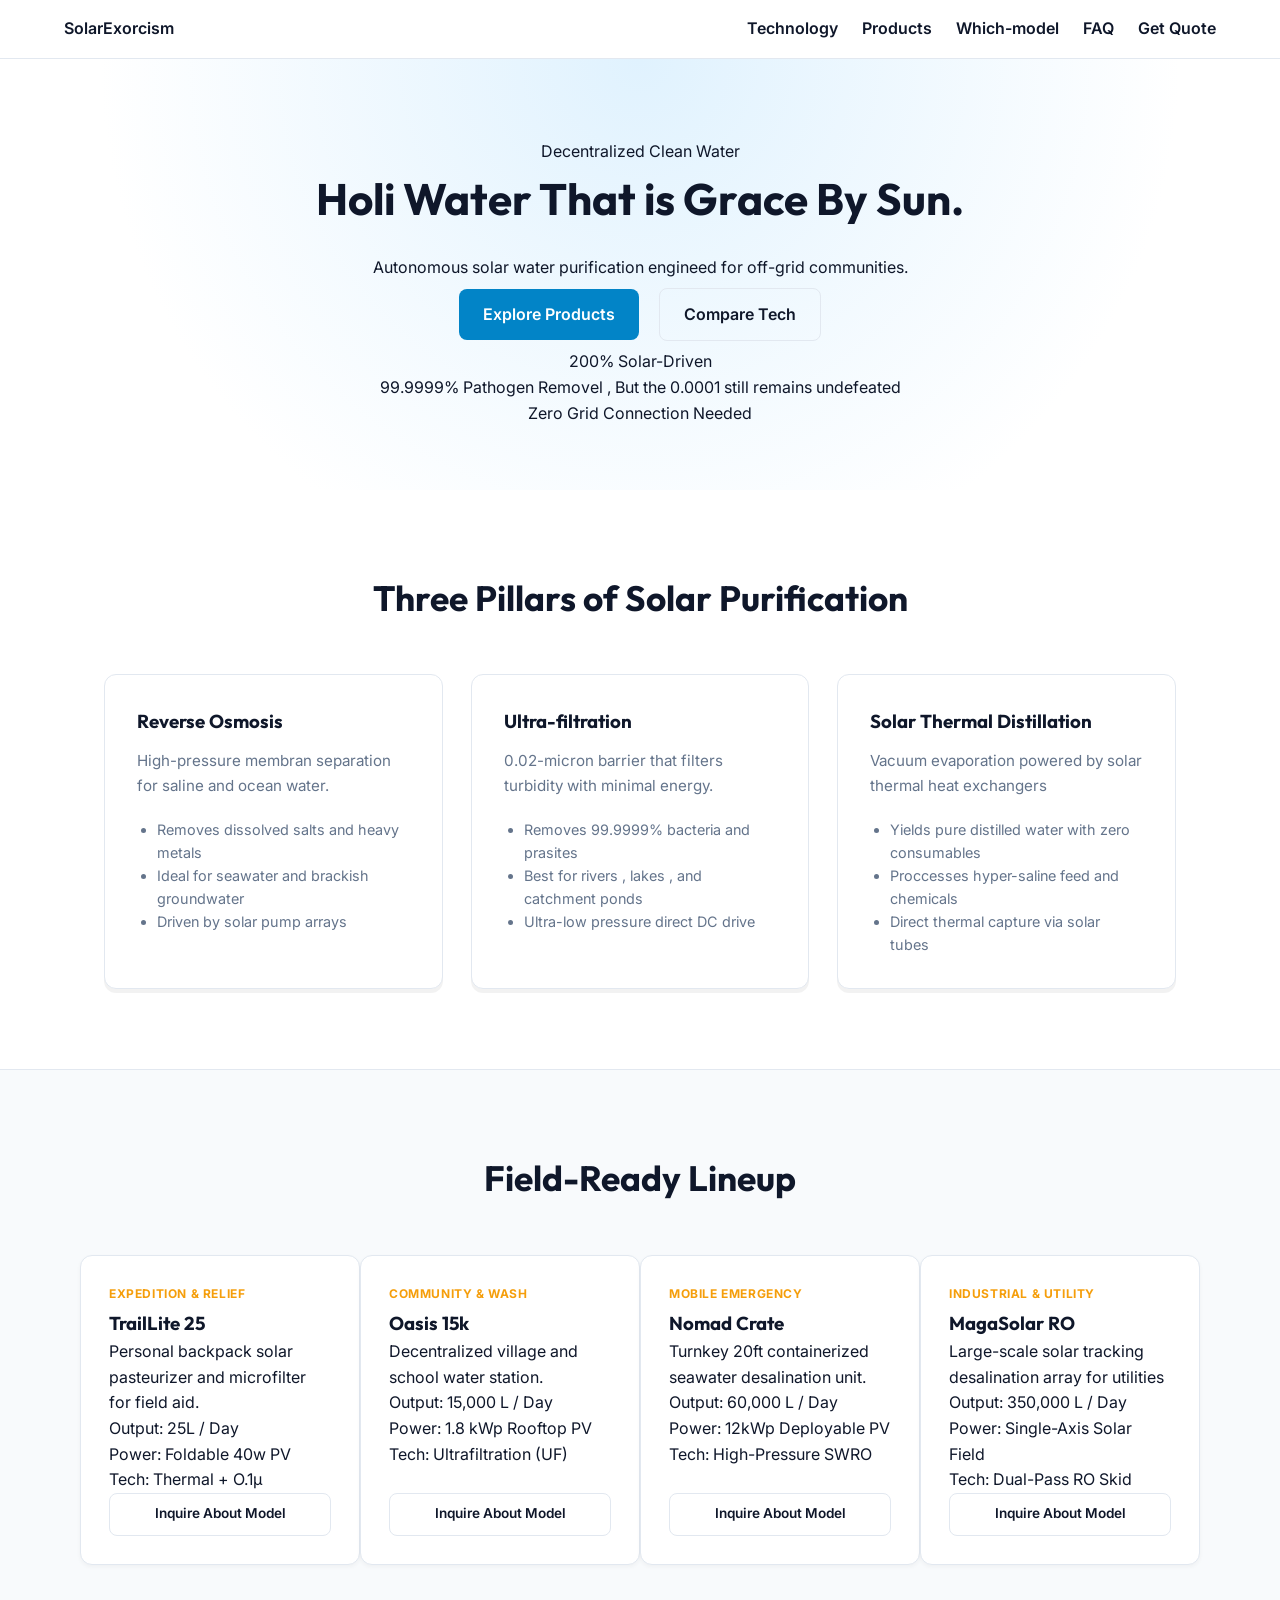
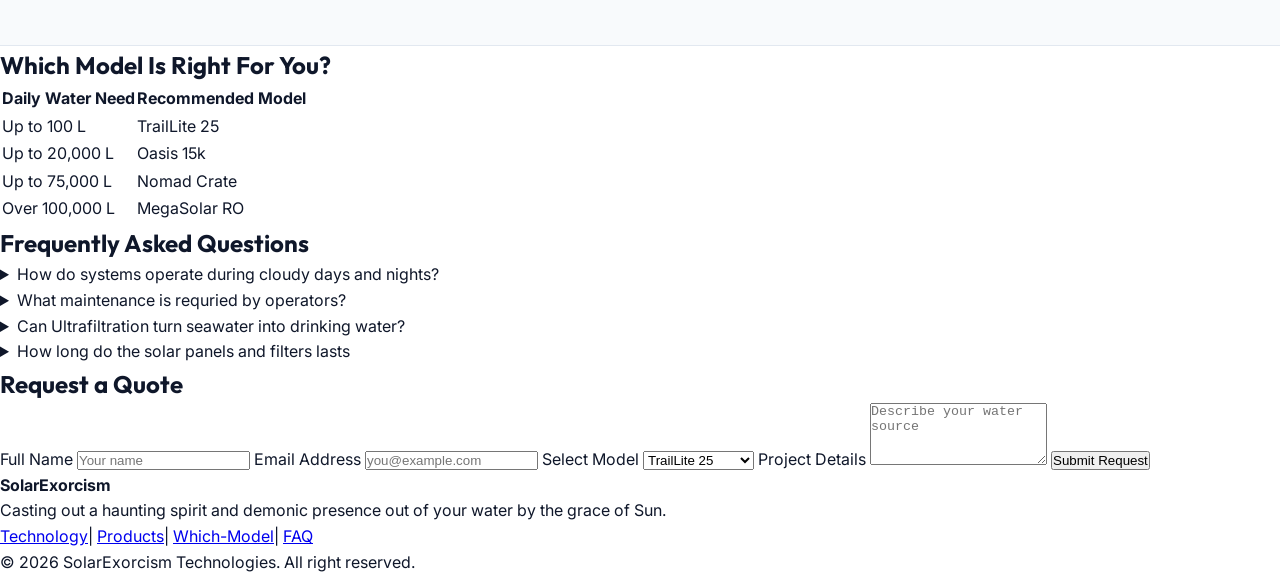
==== index.html @ 377317c1 "initial" ====
<!DOCTYPE html>
<html lang="en">
<head>
    <meta charset="UTF-8">
    <meta name="viewport" content="width=device-width, initial-scale=1.0">
    <title>SolarExorcism-casting out a haunting spirit and demonic presence out of your water.</title>
    <link rel="preconnect" href="https://fonts.googleapis.com">
    <link rel="preconnect" href="https://fonts.gstatic.com" crossorigin>
    <link href="https://fonts.googleapis.com/css2?family=Inter:wght@400;600&family=Outfit:wght@600;700&display=swap" rel="stylesheet">
    <link rel="stylesheet" href="style.css">
    
</head>

<body>
    <header>
        <a href="#">SolarExorcism</a>
        <nav>
            <a href="#technology">Technology</a>
            <a href="#products">Products</a>
            <a href="#which-model">Which-model</a>
            <a href="#faq">FAQ</a>
            <a href="#quote">Get Quote</a>
        </nav>
    </header>
    <section>
        <p>Decentralized Clean Water</p>
        <h1>Holi Water That is Grace By Sun.</h1>
        <p>Autonomous solar water purification engineed for off-grid communities.</p>
        <a href="#products">Explore Products</a>
        <a href="#technology">Compare Tech </a>
        <p>200% Solar-Driven</p>
        <p>99.9999% Pathogen Removel , But the 0.0001 still remains undefeated </p>
        <p>Zero Grid Connection Needed</p>
    </section>

    <section id="technology">
        <h2>Three Pillars of Solar Purification</h2>
        <div class="tech-grid">
            <div>
                <h3>Reverse Osmosis</h3>
                <p>High-pressure membran separation for saline and ocean water.</p>
                <ul>
                    <li>Removes dissolved salts and heavy metals</li>
                    <li>Ideal for seawater and brackish groundwater</li>
                    <li>Driven by solar pump arrays</li>
                </ul>
            </div>
            <div>
                <h3>Ultra-filtration</h3>
                <p>0.02-micron barrier that filters turbidity with minimal energy.</p>
                <ul>
                    <li>Removes 99.9999% bacteria and prasites</li>
                    <li>Best for rivers , lakes , and catchment ponds</li>
                    <li>Ultra-low pressure direct DC drive</li>
                </ul>
            </div>
            <div>
                <h3>Solar Thermal Distillation</h3>
                <p>Vacuum evaporation powered by solar thermal heat exchangers</p>
                <ul>
                    <li>Yields pure distilled water with zero consumables</li>
                    <li>Proccesses hyper-saline feed and chemicals</li>
                    <li>Direct thermal capture via solar tubes</li>
                </ul>
            </div>
        </div>
    </section>
    <section id="products">
        <h2>Field-Ready Lineup</h2>
        <div class="product-grid">
            <div>
                <p id="product-tag">EXPEDITION & RELIEF</p>
                <h3>TrailLite 25</h3>
                <p>Personal backpack solar pasteurizer and microfilter for field aid.</p>
                <p>Output: 25L / Day</p>
                <p>Power: Foldable 40w PV</p>
                <p>Tech: Thermal + O.1µ</p>
                <a href="#quote">Inquire About Model</a>
            </div>
            <div>
                <p id="product-tag">COMMUNITY & WASH</p>
                <h3>Oasis 15k</h3>
                <p>Decentralized village and school water station.</p>
                <p>Output: 15,000 L / Day</p>
                <p>Power: 1.8 kWp Rooftop PV</p>
                <p>Tech: Ultrafiltration (UF)</p>
                <a href="#quote">Inquire About Model</a>
            </div>
            <div>
                <p id="product-tag">MOBILE EMERGENCY</p>
                <h3>Nomad Crate</h3>
                <p>Turnkey 20ft containerized seawater desalination unit.</p>
                <p>Output: 60,000 L / Day</p>
                <p>Power: 12kWp Deployable PV</p>
                <p>Tech: High-Pressure SWRO</p>
                <a href="#quote">Inquire About Model</a>
            </div>
            <div>
                <P id="product-tag">INDUSTRIAL & UTILITY</P>
                <h3>MagaSolar RO</h3>
                <P>Large-scale solar tracking desalination array for utilities</P>
                <P>Output: 350,000 L / Day</P>
                <P>Power: Single-Axis Solar Field</P>
                <P>Tech: Dual-Pass RO Skid</P>
                <a href="#quote">Inquire About Model</a>
            </div>
        </div>
    </section>
    <section id="which-model">
        <h2>Which Model Is Right For You?</h2>
        <table>
            <thead>
                <tr>
                    <th>Daily Water Need</th>
                    <th>Recommended Model</th>
                </tr>
            </thead>

            <tbody>
                <tr>
                    <td>Up to 100 L</td>
                    <td>TrailLite 25</td>
                </tr>
                <tr>
                    <td>Up to 20,000 L</td>
                    <td>Oasis 15k</td>
                </tr>
                <tr>
                    <td>Up to 75,000 L</td>
                    <td>Nomad Crate</td>
                </tr>
                <tr>
                    <td>Over 100,000 L</td>
                    <td>MegaSolar RO</td>
                </tr>
            </tbody>
        </table>
    </section>

    <section id="faq">
        <h2>Frequently Asked Questions</h2>
        <details>
            <Summary>How do systems operate during cloudy days and nights?</Summary>
            <p>System run at high throughput during sumlight hours to fill elevated clean water storage tanks, allowing gravity distribution 24/7. </p>

        </details>
        <details>
            <summary>What maintenance is requried by operators?</summary>
            <p>Automated self-cleaning cycles handle daily needs, with only a monthly check of the pre-filter mesh.</p>
        </details>
        <details>
            <summary>Can Ultrafiltration turn seawater into drinking water?</summary>
            <p>No, Ultragiltration removes bacteria and sediment, while Reverse Osmosis or Thermal units are required for ocean salts.</p>
        </details>
        <details>
            <summary>How long do the solar panels and filters lasts</summary>
            <p>Solar panels last 25 years, while membranes typically last 3 to 8 years depending on usage.</p>
        </details>

    </section>
    <section id="quote">
        <h2>Request a Quote</h2>
        
        <form>
            <label>Full Name</label>
            <input type="text" placeholder="Your name">
            <label >Email Address</label>
            <input type="text" placeholder="you@example.com">
            <label >Select Model</label>
            <select >
                <option >TrailLite 25</option>
                <option >Oasis 15k</option>
                <option >Nomad Crate</option>
                <option >MegaSolar RO</option>
            </select>
            <label >Project Details</label>
            <textarea rows="4" placeholder="Describe your water source"></textarea>
            <button type="Submit">Submit Request</button>
        </form>
    </section>
    <footer>
        <p><strong>SolarExorcism</strong></p>

        <p>Casting out a haunting spirit and demonic presence out of your water by the grace of Sun.</p>
        <p>
            <a href="#technology">Technology</a>|
            <a href="#products">Products</a>|
            <a href="#which-model">Which-Model</a>|
            <a href="#faq">FAQ</a>
        </p>
        <p>&copy; 2026 SolarExorcism Technologies. All right reserved.</p>

    </footer> 
</body>
</html>
---- style.css ----
*{
    margin: 0;
    padding: 0;
    box-sizing: border-box;
}

body {
    font-family: 'Inter',sans-serif;
    background-color: #ffffff;
    color: #0f172a;
    line-height: 1.6;
}
h1,h2,h3 {
    font-family: 'Outfit',sans-serif;
    color: #0f172a;
}

header {
    position: sticky;
    top:0;
    background-color: #ffffff;
    border-bottom: 1px solid #e2e8f0;
    display: flex;
    justify-content: space-between;
    align-items: center;
    padding: 1rem 4rem;
}

nav {
    display: flex;
    gap: 1.5rem;
    align-items: center;
    /* margin-right: 20px; */

}
header  a {
    text-decoration: none;
    color: #0f172a;
    font-weight: 600;
}

section:first-of-type {
    text-align: center;
    padding: 5rem 1.15rem 4rem;
    background: radial-gradient(circle at 50% 0%, #e0f2fe 0%, #ffffff 70%);
}

section:first-child p:first-of-type{
    display: inline-block;
    background-color: #e0f2fe;
    color: #0284c7;
    font-size: 0.8rem;
    font-weight: 700;
    text-transform: uppercase;
    padding: 0.35rem 0.85rem;
    border-radius: 9999px;
    margin-bottom: 1rem;
}
section:first-of-type h1 {
    font-size: 2.75rem;
    max-width: 700px;
    margin: 0 auto 1.25rem;
}
section:first-of-type a {
    display: inline-block;
    padding: 0.8rem 1.5rem;
    border-radius: 8px;
    font-weight: 600;
    text-decoration: none;
    margin: 0.5rem;
}
section:first-of-type a:first-of-type{
    background-color: #0284c7;
    color:#ffffff;
}
section:first-of-type a:last-of-type{
    background-color: transparent;
    color: #0f172a;
    border: 1px solid #e2e8f0;
}

#technology {
    max-width: 1120px;
    margin: 5rem auto;
    padding: 0 1.5rem;
}
#technology h2 {
    text-align: center;
    font-size: 2.2rem;
    margin-bottom: 3rem;
}
.tech-grid {
    display: grid;
    grid-template-columns: repeat(3, 1fr);
    gap: 1.75rem;
}

.tech-grid > div {
    background-color: #ffffff;
    border: 1px solid #e2e8f0;
    border-radius: 12px;
    padding: 2rem;
    box-shadow: 0 4px rgba(0, 0, 0, 0.05);
    transition: transform 0.2s ease, box-shadow 0.2s ease;
}

.tech-grid div:hover {
    transform: translateY(-6px);
    box-shadow: 0 12px 24px rgba(2, 132, 199, 0.15);
    border-color: #0284c7;
}

#technology h3 {
    margin-bottom: 0.75rem;
}

#technology p {
    color: #64748b;
    margin-bottom: 1.25rem;
    font-size: 0.95rem;
}

#technology ul{
    padding-left: 1.25rem;
    color: #64748b;
    font-size: 0.9rem;
}
/* styling the product as hole */
#products {
    background-color: #f8fafc;
    border-top: 1px solid #e2e8f0;
    border-bottom:1px solid #e2e8f0 ;
    padding: 5rem 1.5rem;  /* padding: (up and down ) (left and right) ;*/    
}

/* the Heading 2 of products section */
#products h2{
    text-align: center;
    font-size: 2.2rem;
    margin-bottom: 3rem; /* it is for giving space in bottom of h2 */
}
.product-grid{
    max-width: 1120px;
    margin: 0 auto;
    display: grid;
    grid-template-columns: repeat(4 , 1fr);
}

.product-grid > div {
    background-color: #ffffff;
    border : 1px solid #e2e8f0;
    border-radius: 12px;
    padding: 1.75rem;
    display: flex;
    flex-direction: column;
    box-shadow: 0 2px 4px rgba(0, 0, 0, 0.04);
}

.product-grid #product-tag {
    color: #f59e0b;
    font-size: 0.75rem;
    font-weight: 700;
    letter-spacing: 0.05em;
    margin-bottom: 0.4rem;
}

.product-grid a {
    margin-top: auto;
    text-align: center;
    text-decoration: none;
    font-size: 0.85rem;
    font-weight: 600;
    color: #0f172a;
    border: 1px solid #e2e8f0;
    padding: 0.6rem;
    border-radius: 8px;
}
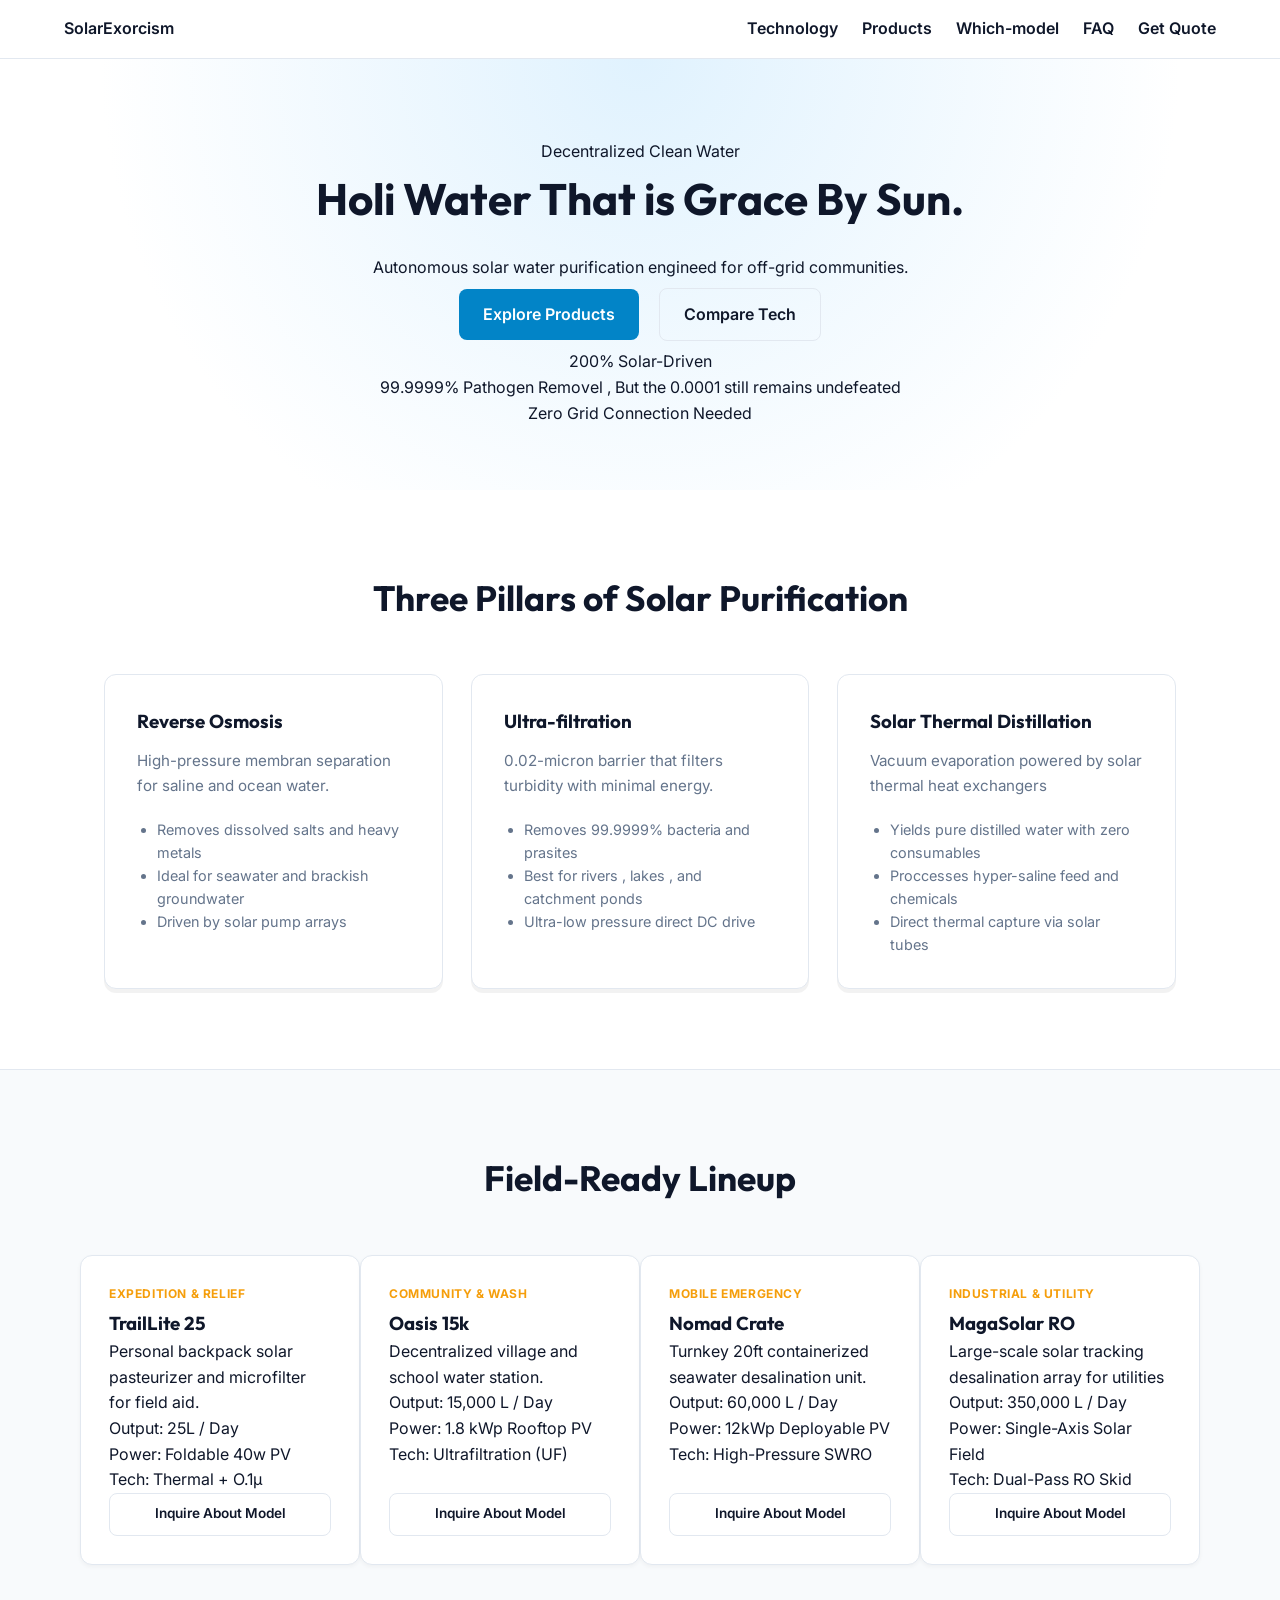
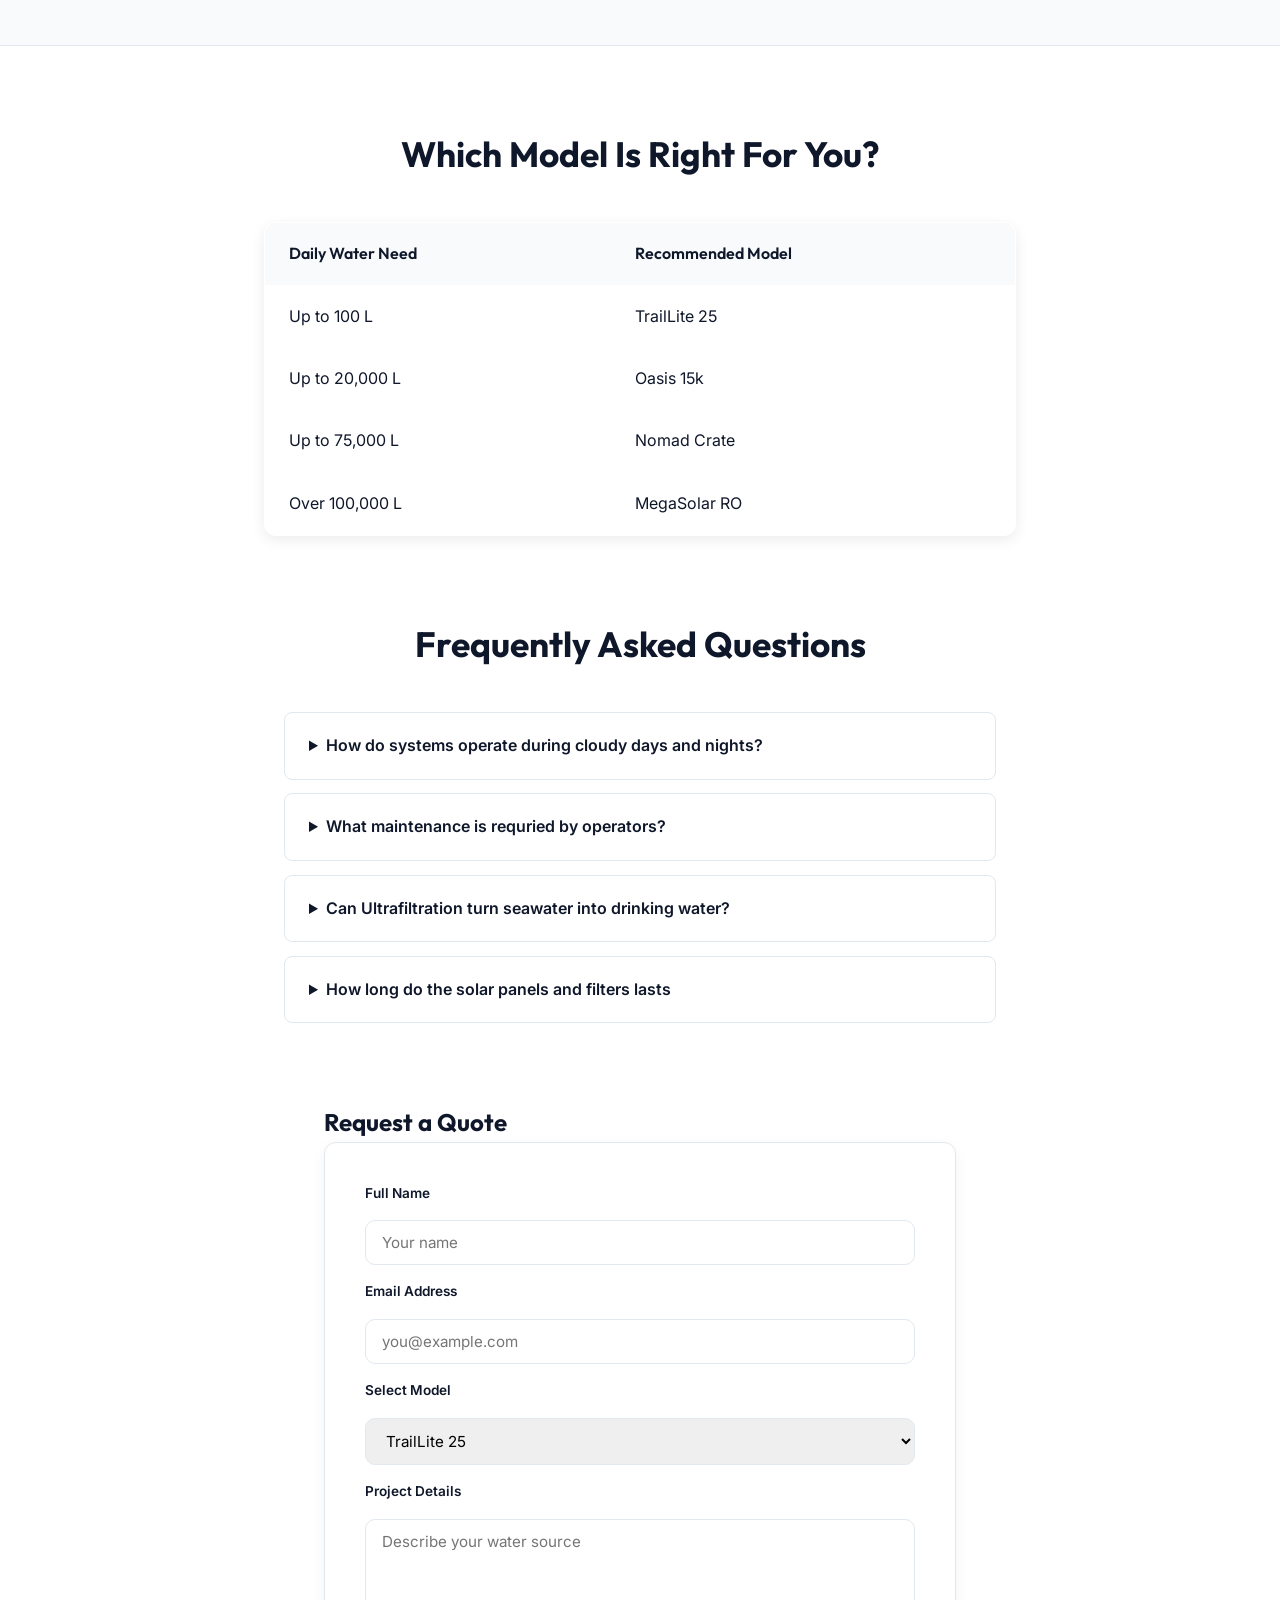
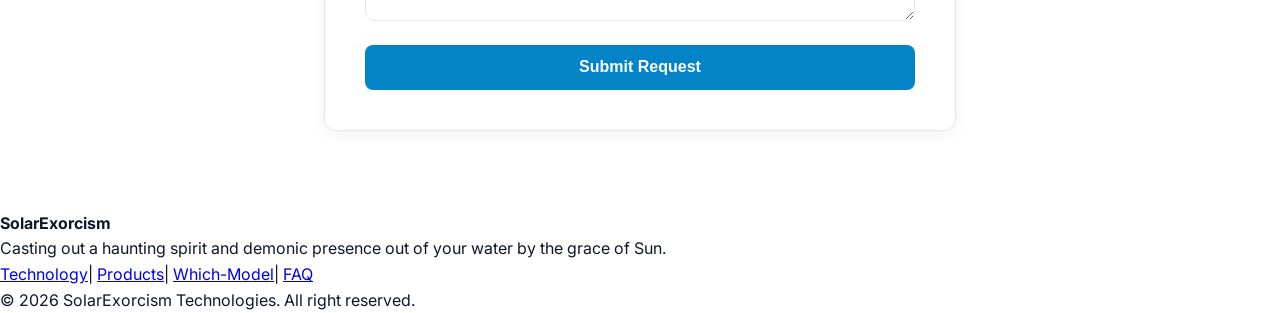
==== commit c8238dcc: "footer css" ====
--- a/index.html
+++ b/index.html
@@ -167,7 +167,7 @@
             <label >Email Address</label>
             <input type="text" placeholder="you@example.com">
             <label >Select Model</label>
-            <select >
+            <select>
                 <option >TrailLite 25</option>
                 <option >Oasis 15k</option>
                 <option >Nomad Crate</option>
--- a/style.css
+++ b/style.css
@@ -176,6 +176,135 @@
     border-radius: 8px;
 }
 
-
-
-  +#which-model {
+    max-width: 800px;
+    margin: 5rem auto;
+    padding: 0 1.5rem;
+}
+
+#which-model h2 {
+    text-align: center;
+    font-size: 2.2rem;
+    margin-bottom: 2.5rem;
+}
+
+#which-model table {
+    width: 100%;
+    border-collapse: collapse;
+    background-color: #ffffff;
+    border: 1px solid #e2e8f0;
+    border-radius: 12px;
+    overflow: hidden;
+    box-shadow: 0 4px 14px rgba(0, 0, 0, 0.08);
+}
+
+#which-model th,
+#which-model td {
+    padding: 1.15rem 1.5rem;
+    text-align: left;
+    border-bottom: lpx solid #e2e8f0;
+}
+
+
+#which-model th {
+    background-color: #f8fafc;
+    font-family: 'Outfit', sans-serif;
+    font-weight: 600;
+    color: #0f172a
+}
+
+#which-model tr:hover td{
+    background-color: #f8fafc;
+}
+
+
+#faq {
+    max-width: 760px;
+    margin: 5rem auto;
+    padding: 0 1.5rem;
+}
+#faq h2 {
+    text-align: center;
+    font-size: 2.2rem;
+    margin-bottom: 2.5rem;
+}
+#faq details {
+    background-color: #ffffff;
+    border: 1px solid #e2e8f0;
+    border-radius: 8px;
+    margin-bottom: 0.85rem;
+    overflow: hidden;
+    transition: border-color 0.2s ease;
+}
+#faq summary{
+    padding: 1.25rem 1.5rem;
+    font-weight: 600;
+    cursor: pointer;
+    color: #0f172a;
+}
+
+#faq details[open]{
+    border-color: #0284c7;
+}
+#faq details p{
+    padding: 0 1.5rem 1.25rem;
+    color: #64748b;
+    font-size: 0.95;
+}
+
+#quote {
+    max-width: 680px;
+    margin: 5rem auto;
+    padding: 0 1.5rem;
+}
+
+#quote form {
+    background-color:#ffffff;
+    border: 1px solid #e2e8f0;
+    border-radius: 12px;
+    padding: 2.5rem;
+    box-shadow: 0 4px 14px rgba(0, 0, 0, 0.05); /* x axis y axis blur (color)*/
+    display:flex;
+    flex-direction: column;
+    gap: 1rem;
+}
+
+#quote label {
+    font-size: 0.85rem;
+    font-weight: 600;
+    color: #0f172a;
+}
+
+#quote input,
+#quote select,
+#quote textarea {
+    width: 100%;
+    padding: 0.75rem 1rem;
+    border: 1px solid #e2e8f0;
+    border-radius: 10px;
+    font-family: inherit;
+    font-size: 0.95rem;
+    outline: none;
+}
+
+#quote input:focus,
+#quote select:focus,
+#quote textarea:focus {
+    border-color: #0284c7;
+}
+
+#quote button {
+    background-color: #0284c7;
+    color: #ffffff;
+    border: none;
+    border-radius: 8px;
+    padding: 0.85rem;
+    font-size: 1rem;
+    font-weight: 600;
+    cursor: pointer;
+    margin-top: 0.5rem;
+}
+
+#quote button:hover {
+    background-color: #0369a1;
+}
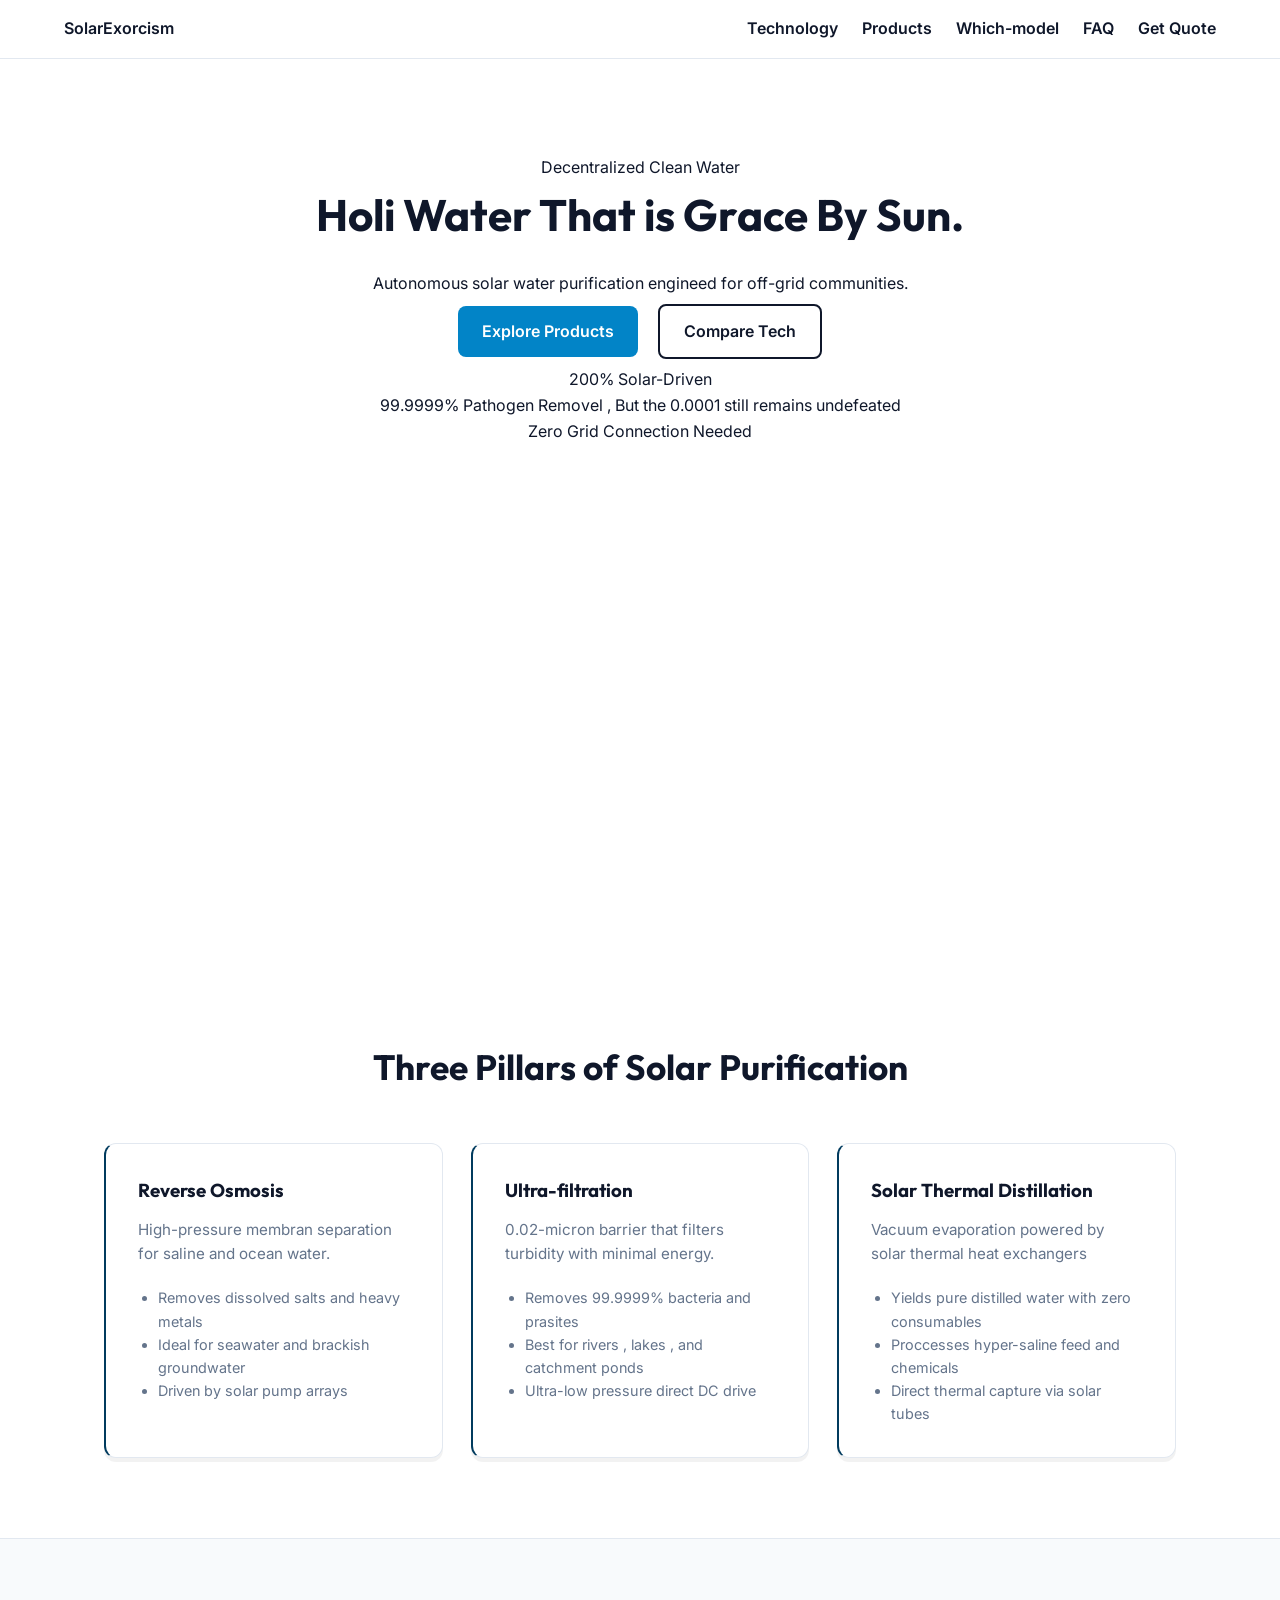
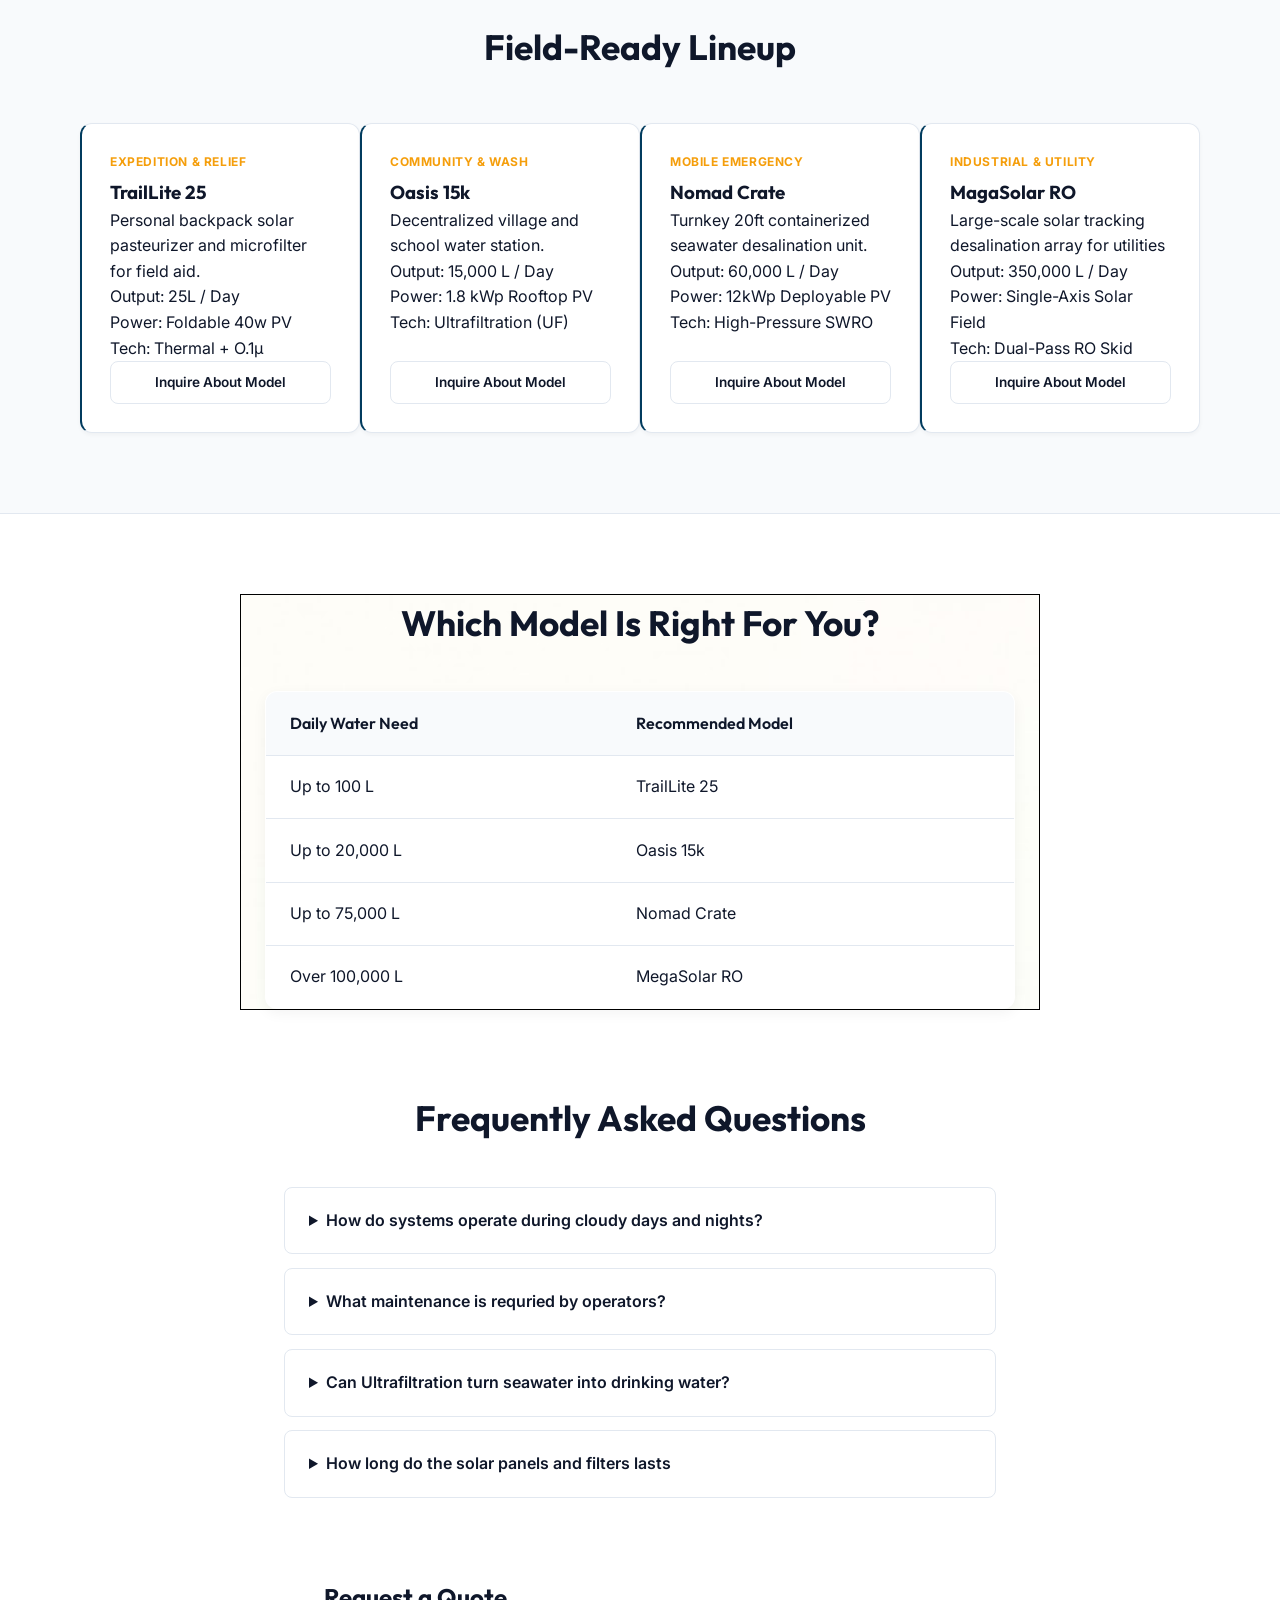
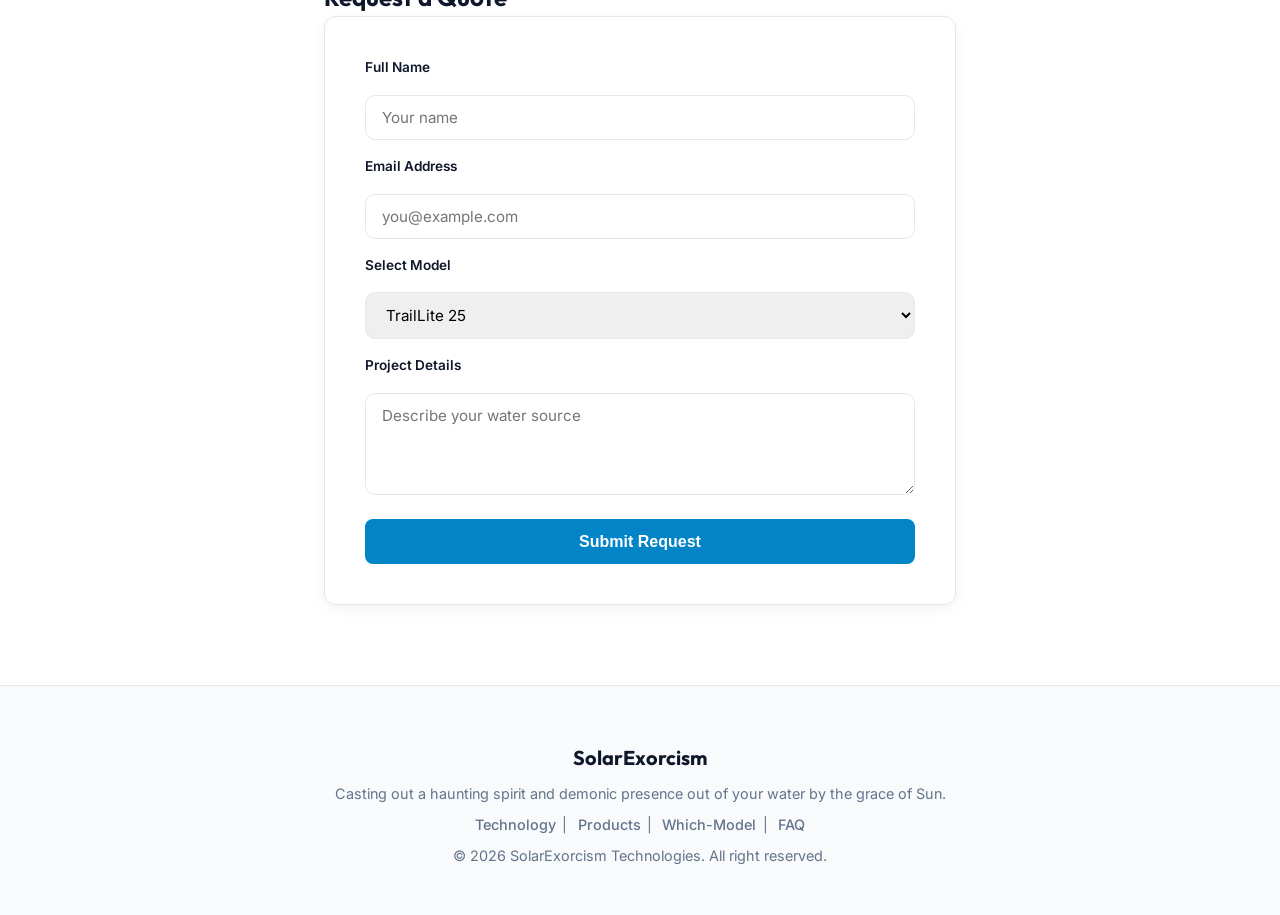
==== commit 845b5c16: "add images" ====
--- a/index.html
+++ b/index.html
@@ -106,7 +106,7 @@
             </div>
         </div>
     </section>
-    <section id="which-model">
+    <section id="which-model" class="which-model">
         <h2>Which Model Is Right For You?</h2>
         <table>
             <thead>
--- a/style.css
+++ b/style.css
@@ -40,10 +40,20 @@
 }
 
 section:first-of-type {
-    text-align: center;
-    padding: 5rem 1.15rem 4rem;
+  text-align: center;
+  height: 100vh;
+  padding: 6rem 1.5rem 5rem;
+  background-image: linear-gradient(rgba(255, 255, 255, 0.85), rgba(255, 255, 255,0)),  url(https://hellawater.com/wp-content/uploads/2025/05/3b2c537e0bc947579fc60d342ee2625b.webp);
+  background-size: cover;      
+  background-position: center;  
+  background-repeat: no-repeat;
+}
+/* 
+section:first-of-type {
+    text-align: center;
+    padding: 15rem 1.15rem 4rem;
     background: radial-gradient(circle at 50% 0%, #e0f2fe 0%, #ffffff 70%);
-}
+} */
 
 section:first-child p:first-of-type{
     display: inline-block;
@@ -76,7 +86,7 @@
 section:first-of-type a:last-of-type{
     background-color: transparent;
     color: #0f172a;
-    border: 1px solid #e2e8f0;
+    border: 2px solid #0f172a;
 }
 
 #technology {
@@ -98,6 +108,7 @@
 .tech-grid > div {
     background-color: #ffffff;
     border: 1px solid #e2e8f0;
+    border-left: 2px solid #013b5e;
     border-radius: 12px;
     padding: 2rem;
     box-shadow: 0 4px rgba(0, 0, 0, 0.05);
@@ -149,6 +160,7 @@
 .product-grid > div {
     background-color: #ffffff;
     border : 1px solid #e2e8f0;
+    border-left: 2px solid #013b5e;
     border-radius: 12px;
     padding: 1.75rem;
     display: flex;
@@ -176,48 +188,58 @@
     border-radius: 8px;
 }
 
-#which-model {
-    max-width: 800px;
-    margin: 5rem auto;
-    padding: 0 1.5rem;
-}
-
-#which-model h2 {
-    text-align: center;
-    font-size: 2.2rem;
-    margin-bottom: 2.5rem;
-}
-
-#which-model table {
-    width: 100%;
-    border-collapse: collapse;
-    background-color: #ffffff;
-    border: 1px solid #e2e8f0;
-    border-radius: 12px;
-    overflow: hidden;
-    box-shadow: 0 4px 14px rgba(0, 0, 0, 0.08);
-}
-
-#which-model th,
-#which-model td {
-    padding: 1.15rem 1.5rem;
-    text-align: left;
-    border-bottom: lpx solid #e2e8f0;
-}
-
-
-#which-model th {
-    background-color: #f8fafc;
-    font-family: 'Outfit', sans-serif;
-    font-weight: 600;
-    color: #0f172a
-}
-
-#which-model tr:hover td{
-    background-color: #f8fafc;
-}
-
-
+
+/* centers the comparison table section */
+.which-model {
+  max-width: 800px;
+  margin: 5rem auto;
+  padding: 0 1.5rem;
+  /* background-image:  */
+  border: 1px solid black;
+  background-image: url(hero-bg.jpg);
+}
+
+/* centers the section title */
+.which-model h2 {
+  text-align: center;
+  font-size: 2.2rem;
+  margin-bottom: 2.5rem;
+  
+}
+
+/* styles the main table container box */
+.which-model table {
+  
+  width: 100%;
+  margin: 0 auto;
+  border-collapse: collapse;
+  background-color: #ffffff;
+  border: 1px solid #e2e8f0;
+  border-radius: 12px;
+  overflow: hidden;
+  box-shadow: 0 4px 14px rgba(0, 0, 0, 0.05);
+}
+
+/* styles both header labels and table data cells */
+.which-model th,
+.which-model td {
+  padding: 1.15rem 1.5rem;
+  text-align: left;
+  border-bottom: 1px solid #e2e8f0;
+}
+
+/* styles the header bar */
+.which-model th {
+  background-color: #f8fafc;
+  font-family: 'Outfit', sans-serif;
+  font-weight: 600;
+  color: #0f172a;
+}
+
+/* row hover effect: highlights row on hover */
+.which-model tr:hover td {
+  background-color: #f8fafc;
+}
 #faq {
     max-width: 760px;
     margin: 5rem auto;
@@ -308,3 +330,33 @@
 #quote button:hover {
     background-color: #0369a1;
 }
+
+footer {
+    background-color:#f8fafc;
+    border-top: 1px solid #e2e8f0;
+    padding: 3rem 1.5rem;
+    text-align: center;
+}
+
+footer strong{
+    font-family: 'Outfit',sans-serif;
+    font-size: 1.25rem;
+    color: #0f172a;
+}
+
+footer p{
+    color : #64748b;
+    font-size: 0.9rem;
+    margin-top: 0.5rem;
+}
+
+footer a {
+    color: #64748b;
+    text-decoration: none;
+    font-weight: 500;
+    margin: 0 0.4rem;
+}
+
+footer a:hover {
+    color: #0284c7
+}
